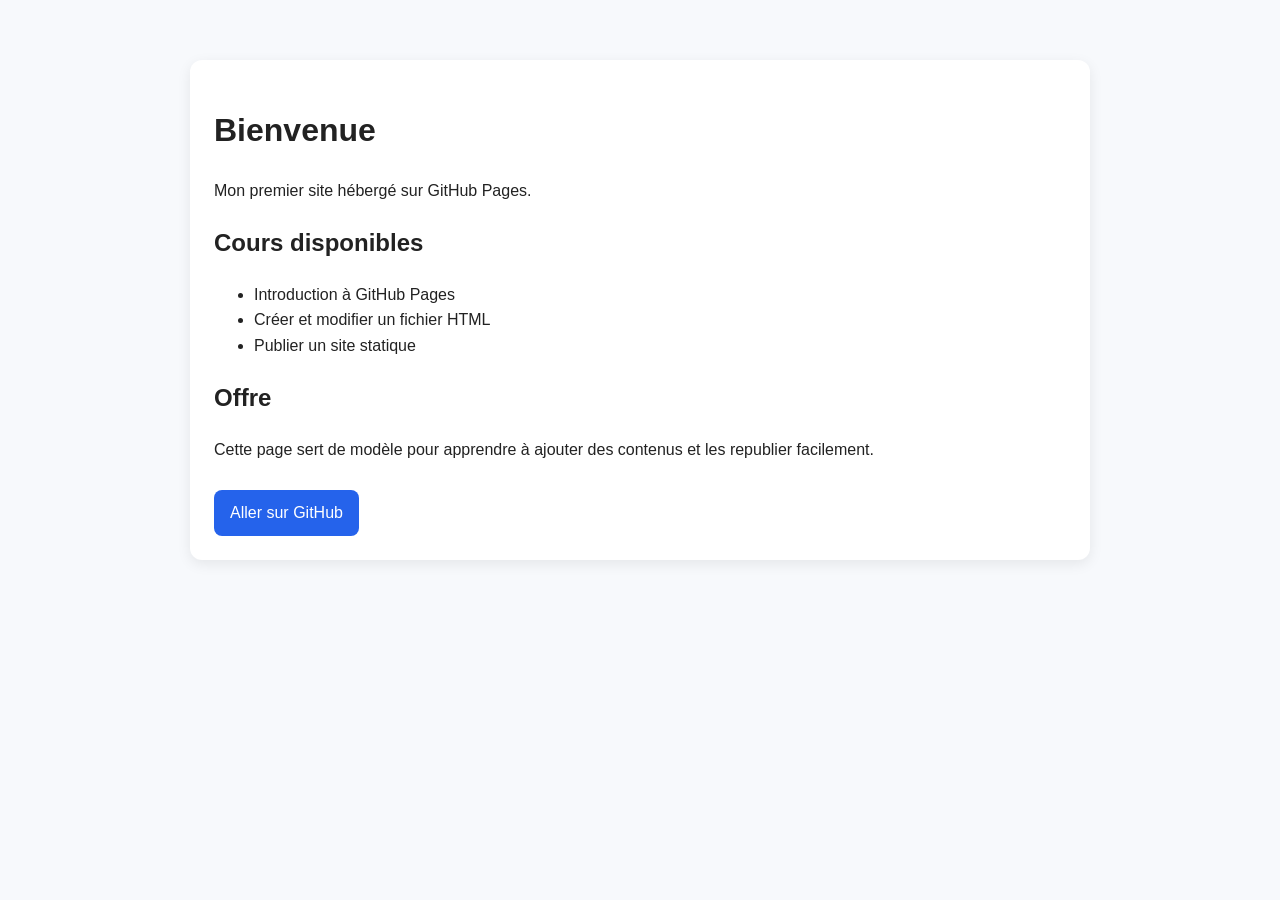
==== index.html @ 5f3b1879 "Update index.html" ====
<!DOCTYPE html>
<html lang="fr">
<head>
  <meta charset="UTF-8">
  <meta name="viewport" content="width=device-width, initial-scale=1.0">
  <title>Site d'apprentissage</title>
  <style>
    body {
      font-family: Arial, sans-serif;
      max-width: 900px;
      margin: 40px auto;
      padding: 20px;
      line-height: 1.6;
      background: #f7f9fc;
      color: #222;
    }
    .card {
      background: white;
      padding: 24px;
      border-radius: 12px;
      box-shadow: 0 4px 14px rgba(0,0,0,0.08);
    }
    .btn {
      display: inline-block;
      margin-top: 12px;
      padding: 10px 16px;
      background: #2563eb;
      color: white;
      text-decoration: none;
      border-radius: 8px;
    }
    .btn:hover {
      background: #1d4ed8;
    }
  </style>
</head>
<body>
  <div class="card">
    <h1>Bienvenue</h1>
    <p>Mon premier site hébergé sur GitHub Pages.</p>

    <h2>Cours disponibles</h2>
    <ul>
      <li>Introduction à GitHub Pages</li>
      <li>Créer et modifier un fichier HTML</li>
      <li>Publier un site statique</li>
    </ul>

    <h2>Offre</h2>
    <p>Cette page sert de modèle pour apprendre à ajouter des contenus et les republier facilement.</p>

    <a class="btn" href="https://github.com/">Aller sur GitHub</a>
  </div>
</body>
</html>
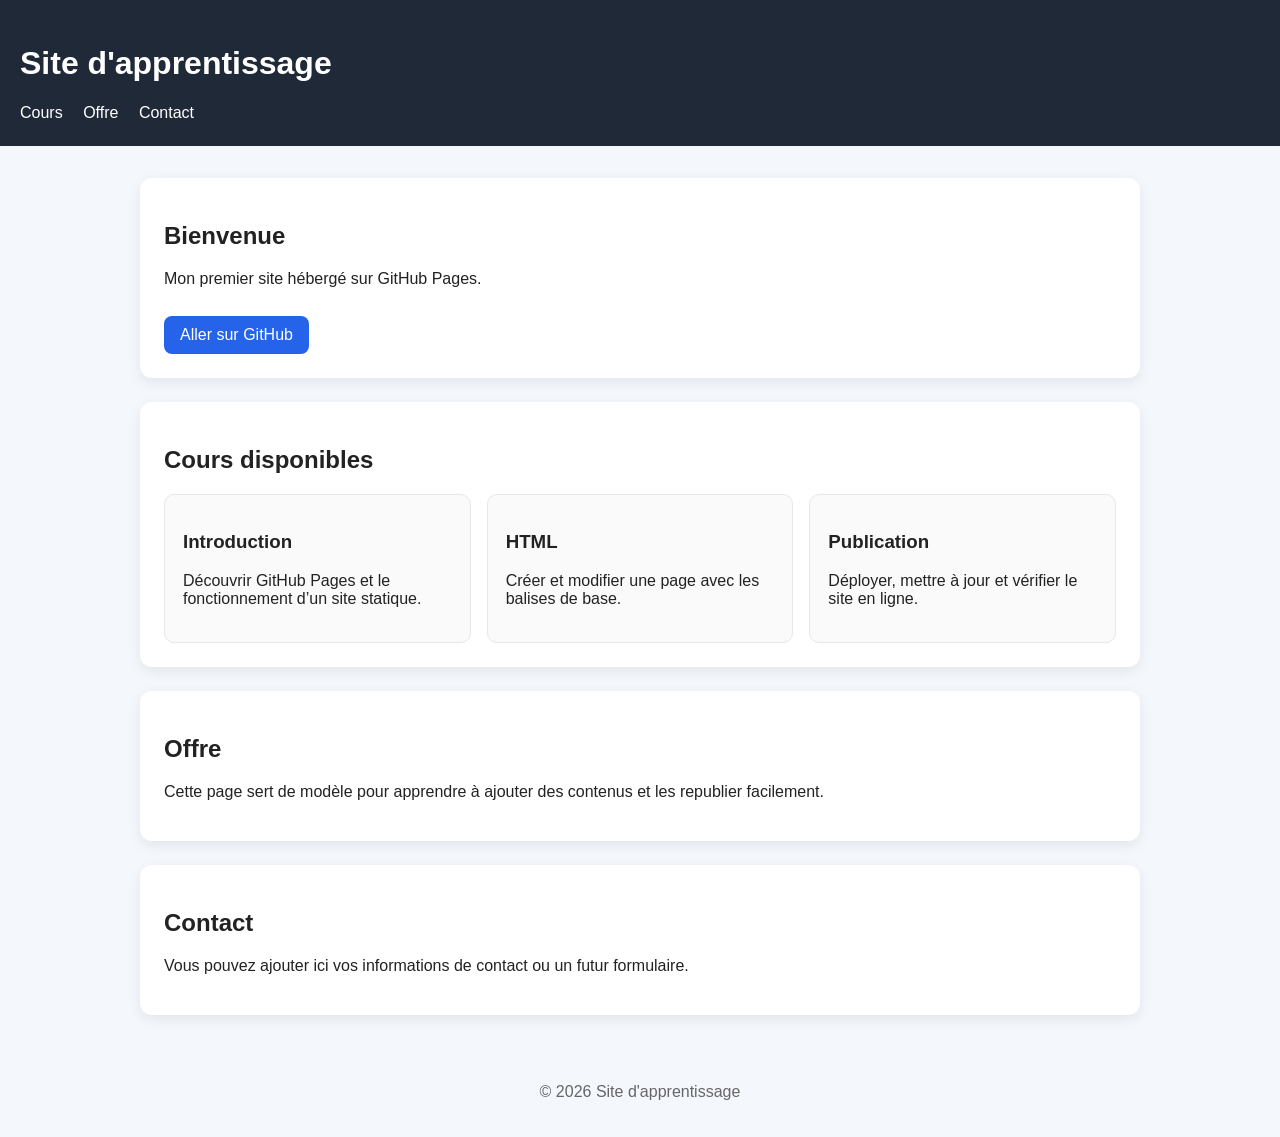
==== commit 0fcdac42: "Update index.html" ====
--- a/index.html
+++ b/index.html
@@ -6,19 +6,48 @@
   <title>Site d'apprentissage</title>
   <style>
     body {
+      margin: 0;
       font-family: Arial, sans-serif;
-      max-width: 900px;
-      margin: 40px auto;
-      padding: 20px;
-      line-height: 1.6;
-      background: #f7f9fc;
+      background: #f4f7fb;
       color: #222;
     }
-    .card {
+    header {
+      background: #1f2937;
+      color: white;
+      padding: 24px 20px;
+    }
+    nav a {
+      color: white;
+      text-decoration: none;
+      margin-right: 16px;
+    }
+    main {
+      max-width: 1000px;
+      margin: 32px auto;
+      padding: 0 20px;
+    }
+    .hero, .section {
       background: white;
       padding: 24px;
       border-radius: 12px;
       box-shadow: 0 4px 14px rgba(0,0,0,0.08);
+      margin-bottom: 24px;
+    }
+    .cards {
+      display: grid;
+      grid-template-columns: repeat(auto-fit, minmax(220px, 1fr));
+      gap: 16px;
+    }
+    .card {
+      border: 1px solid #e5e7eb;
+      border-radius: 10px;
+      padding: 18px;
+      background: #fafafa;
+    }
+    footer {
+      text-align: center;
+      padding: 20px;
+      color: #666;
     }
     .btn {
       display: inline-block;
@@ -29,27 +58,56 @@
       text-decoration: none;
       border-radius: 8px;
     }
-    .btn:hover {
-      background: #1d4ed8;
-    }
   </style>
 </head>
 <body>
-  <div class="card">
-    <h1>Bienvenue</h1>
-    <p>Mon premier site hébergé sur GitHub Pages.</p>
+  <header>
+    <h1>Site d'apprentissage</h1>
+    <nav>
+      <a href="#cours">Cours</a>
+      <a href="#offre">Offre</a>
+      <a href="#contact">Contact</a>
+    </nav>
+  </header>
 
-    <h2>Cours disponibles</h2>
-    <ul>
-      <li>Introduction à GitHub Pages</li>
-      <li>Créer et modifier un fichier HTML</li>
-      <li>Publier un site statique</li>
-    </ul>
+  <main>
+    <section class="hero">
+      <h2>Bienvenue</h2>
+      <p>Mon premier site hébergé sur GitHub Pages.</p>
+      <a class="btn" href="https://github.com/">Aller sur GitHub</a>
+    </section>
 
-    <h2>Offre</h2>
-    <p>Cette page sert de modèle pour apprendre à ajouter des contenus et les republier facilement.</p>
+    <section class="section" id="cours">
+      <h2>Cours disponibles</h2>
+      <div class="cards">
+        <div class="card">
+          <h3>Introduction</h3>
+          <p>Découvrir GitHub Pages et le fonctionnement d’un site statique.</p>
+        </div>
+        <div class="card">
+          <h3>HTML</h3>
+          <p>Créer et modifier une page avec les balises de base.</p>
+        </div>
+        <div class="card">
+          <h3>Publication</h3>
+          <p>Déployer, mettre à jour et vérifier le site en ligne.</p>
+        </div>
+      </div>
+    </section>
 
-    <a class="btn" href="https://github.com/">Aller sur GitHub</a>
-  </div>
+    <section class="section" id="offre">
+      <h2>Offre</h2>
+      <p>Cette page sert de modèle pour apprendre à ajouter des contenus et les republier facilement.</p>
+    </section>
+
+    <section class="section" id="contact">
+      <h2>Contact</h2>
+      <p>Vous pouvez ajouter ici vos informations de contact ou un futur formulaire.</p>
+    </section>
+  </main>
+
+  <footer>
+    <p>© 2026 Site d'apprentissage</p>
+  </footer>
 </body>
 </html>
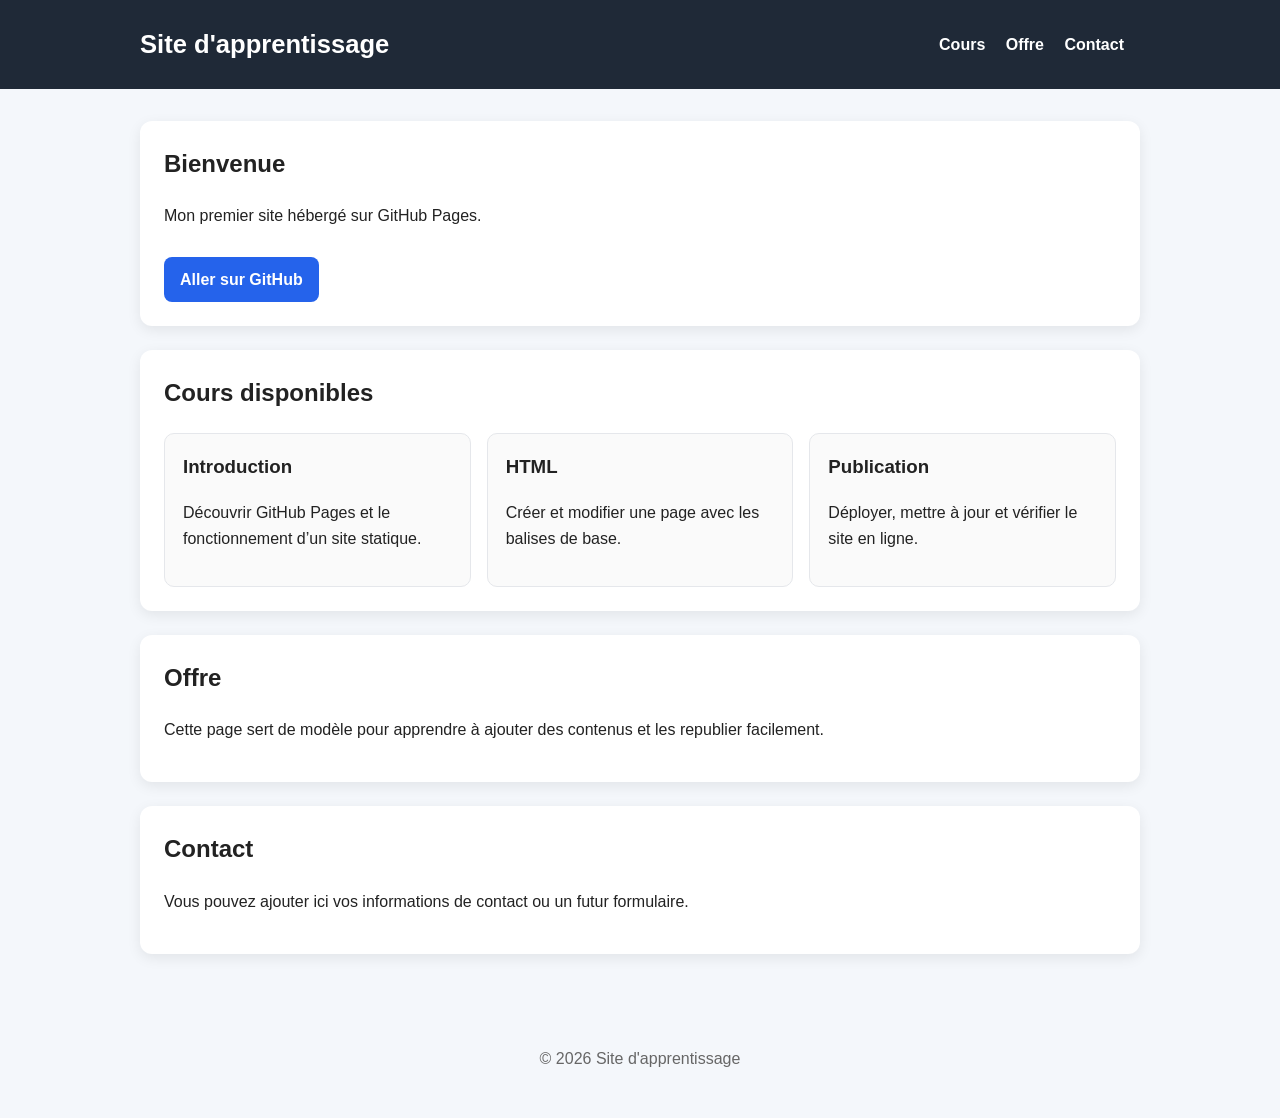
==== commit 5d963f15: "Update index.html" ====
--- a/index.html
+++ b/index.html
@@ -4,94 +4,44 @@
   <meta charset="UTF-8">
   <meta name="viewport" content="width=device-width, initial-scale=1.0">
   <title>Site d'apprentissage</title>
-  <style>
-    body {
-      margin: 0;
-      font-family: Arial, sans-serif;
-      background: #f4f7fb;
-      color: #222;
-    }
-    header {
-      background: #1f2937;
-      color: white;
-      padding: 24px 20px;
-    }
-    nav a {
-      color: white;
-      text-decoration: none;
-      margin-right: 16px;
-    }
-    main {
-      max-width: 1000px;
-      margin: 32px auto;
-      padding: 0 20px;
-    }
-    .hero, .section {
-      background: white;
-      padding: 24px;
-      border-radius: 12px;
-      box-shadow: 0 4px 14px rgba(0,0,0,0.08);
-      margin-bottom: 24px;
-    }
-    .cards {
-      display: grid;
-      grid-template-columns: repeat(auto-fit, minmax(220px, 1fr));
-      gap: 16px;
-    }
-    .card {
-      border: 1px solid #e5e7eb;
-      border-radius: 10px;
-      padding: 18px;
-      background: #fafafa;
-    }
-    footer {
-      text-align: center;
-      padding: 20px;
-      color: #666;
-    }
-    .btn {
-      display: inline-block;
-      margin-top: 12px;
-      padding: 10px 16px;
-      background: #2563eb;
-      color: white;
-      text-decoration: none;
-      border-radius: 8px;
-    }
-  </style>
+  <link rel="stylesheet" href="style.css">
 </head>
 <body>
   <header>
-    <h1>Site d'apprentissage</h1>
-    <nav>
-      <a href="#cours">Cours</a>
-      <a href="#offre">Offre</a>
-      <a href="#contact">Contact</a>
-    </nav>
+    <div class="container">
+      <h1>Site d'apprentissage</h1>
+      <nav>
+        <a href="#cours">Cours</a>
+        <a href="#offre">Offre</a>
+        <a href="#contact">Contact</a>
+      </nav>
+    </div>
   </header>
 
-  <main>
+  <main class="container">
     <section class="hero">
       <h2>Bienvenue</h2>
       <p>Mon premier site hébergé sur GitHub Pages.</p>
-      <a class="btn" href="https://github.com/">Aller sur GitHub</a>
+      <a class="btn" href="https://github.com/" target="_blank" rel="noopener">Aller sur GitHub</a>
     </section>
 
     <section class="section" id="cours">
       <h2>Cours disponibles</h2>
       <div class="cards">
-        <div class="card">
+        <article class="card">
           <h3>Introduction</h3>
           <p>Découvrir GitHub Pages et le fonctionnement d’un site statique.</p>
-        </div>
-        <div class="card">
+        </article>
+
+        <article class="card">
           <h3>HTML</h3>
           <p>Créer et modifier une page avec les balises de base.</p>
-        </div>
-        <div class="card">
+        </article>
+
+        <article class="card">
           <h3>Publication</h3>
           <p>Déployer, mettre à jour et vérifier le site en ligne.</p>
-        </div>
+        </article>
       </div>
     </section>
 
@@ -107,7 +57,9 @@
   </main>
 
   <footer>
-    <p>© 2026 Site d'apprentissage</p>
+    <div class="container">
+      <p>© 2026 Site d'apprentissage</p>
+    </div>
   </footer>
 </body>
 </html>
--- a/style.css
+++ b/style.css
@@ -0,0 +1,105 @@
+* {
+  box-sizing: border-box;
+}
+
+html {
+  scroll-behavior: smooth;
+}
+
+body {
+  margin: 0;
+  font-family: Arial, sans-serif;
+  background: #f4f7fb;
+  color: #222;
+  line-height: 1.6;
+}
+
+.container {
+  width: min(1000px, calc(100% - 40px));
+  margin: 0 auto;
+}
+
+header {
+  background: #1f2937;
+  color: white;
+  padding: 24px 0;
+}
+
+header .container {
+  display: flex;
+  align-items: center;
+  justify-content: space-between;
+  gap: 20px;
+  flex-wrap: wrap;
+}
+
+header h1 {
+  margin: 0;
+  font-size: 1.6rem;
+}
+
+nav a {
+  color: white;
+  text-decoration: none;
+  margin-right: 16px;
+  font-weight: 600;
+}
+
+nav a:hover {
+  text-decoration: underline;
+}
+
+main {
+  padding: 32px 0;
+}
+
+.hero, .section {
+  background: white;
+  padding: 24px;
+  border-radius: 12px;
+  box-shadow: 0 4px 14px rgba(0,0,0,0.08);
+  margin-bottom: 24px;
+}
+
+.hero h2, .section h2 {
+  margin-top: 0;
+}
+
+.cards {
+  display: grid;
+  grid-template-columns: repeat(auto-fit, minmax(220px, 1fr));
+  gap: 16px;
+  margin-top: 16px;
+}
+
+.card {
+  border: 1px solid #e5e7eb;
+  border-radius: 10px;
+  padding: 18px;
+  background: #fafafa;
+}
+
+.card h3 {
+  margin-top: 0;
+}
+
+.btn {
+  display: inline-block;
+  margin-top: 12px;
+  padding: 10px 16px;
+  background: #2563eb;
+  color: white;
+  text-decoration: none;
+  border-radius: 8px;
+  font-weight: 600;
+}
+
+.btn:hover {
+  background: #1d4ed8;
+}
+
+footer {
+  padding: 20px 0 30px;
+  color: #666;
+  text-align: center;
+}
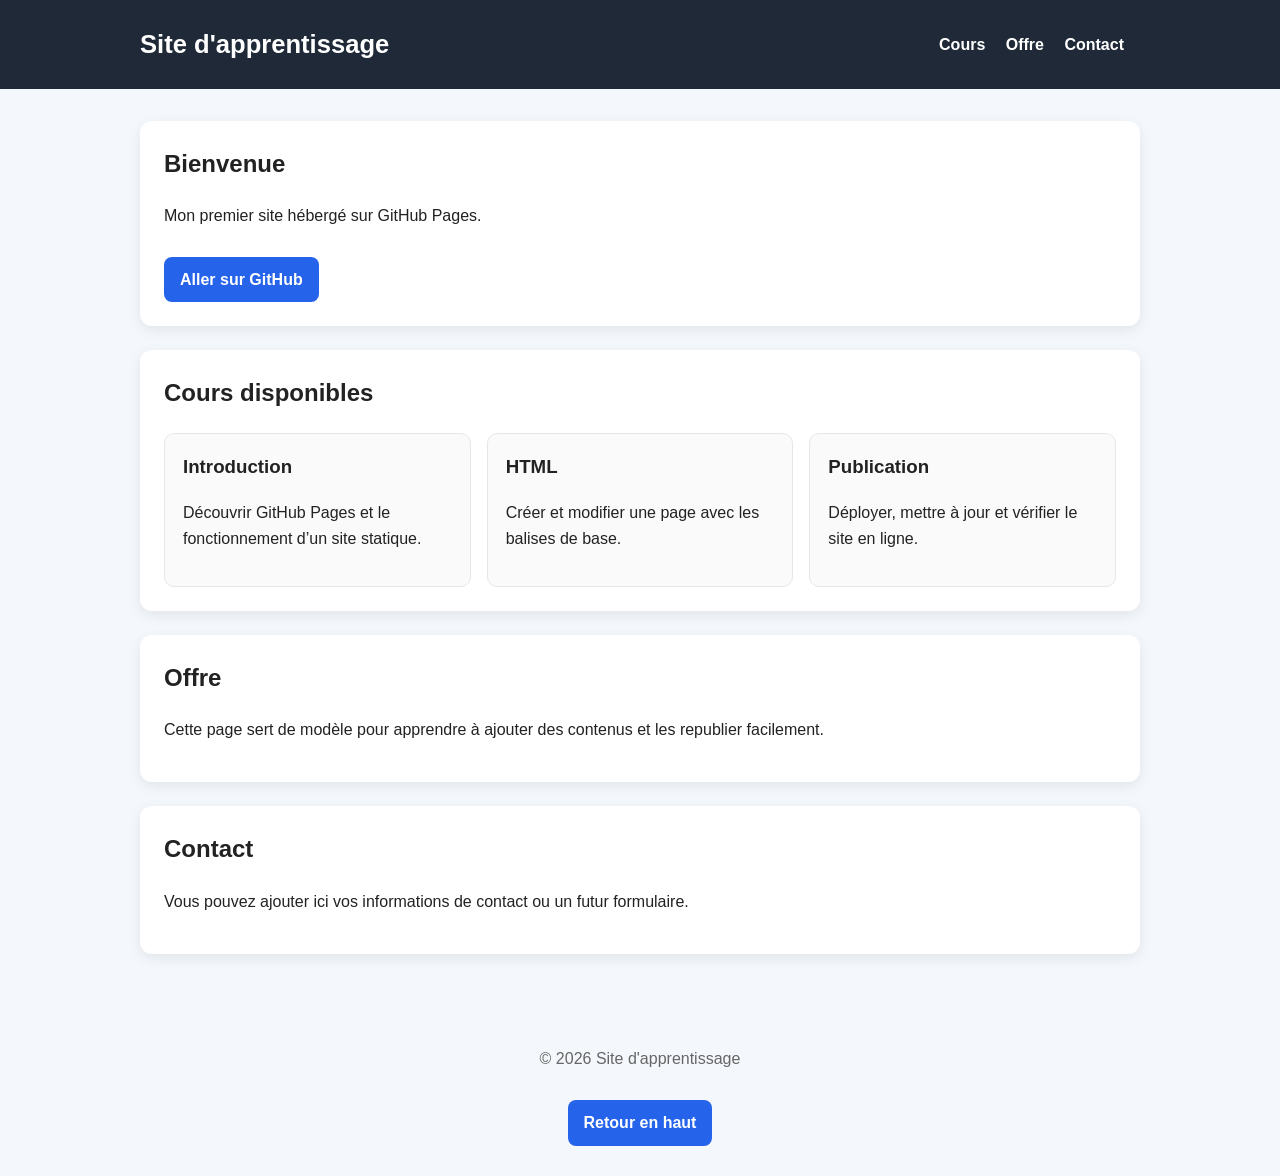
==== commit 3b55864e: "Update index.html" ====
--- a/index.html
+++ b/index.html
@@ -6,7 +6,7 @@
   <title>Site d'apprentissage</title>
   <link rel="stylesheet" href="style.css">
 </head>
-<body>
+<body id="top">
   <header>
     <div class="container">
       <h1>Site d'apprentissage</h1>
@@ -59,6 +59,7 @@
   <footer>
     <div class="container">
       <p>© 2026 Site d'apprentissage</p>
+      <a href="#top" class="btn">Retour en haut</a>
     </div>
   </footer>
 </body>
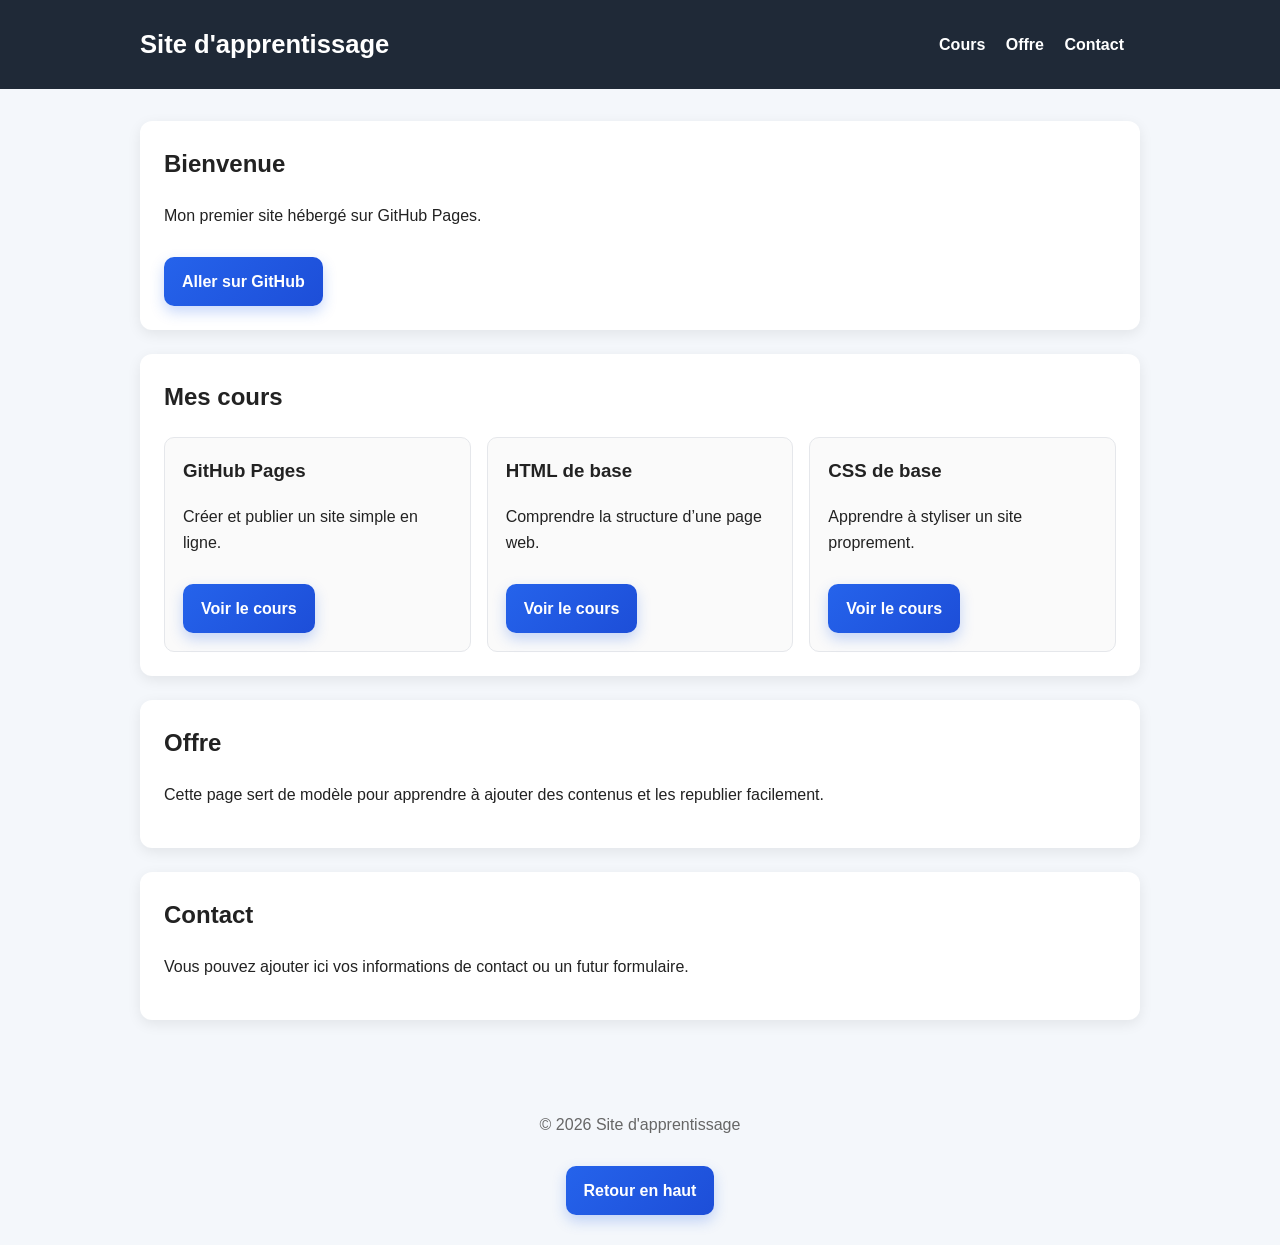
==== commit a61f7f36: "Update index.html" ====
--- a/index.html
+++ b/index.html
@@ -26,24 +26,27 @@
     </section>
 
     <section class="section" id="cours">
-      <h2>Cours disponibles</h2>
-      <div class="cards">
-        <article class="card">
-          <h3>Introduction</h3>
-          <p>Découvrir GitHub Pages et le fonctionnement d’un site statique.</p>
-        </article>
+  <h2>Mes cours</h2>
+  <div class="cards">
+    <article class="card">
+      <h3>GitHub Pages</h3>
+      <p>Créer et publier un site simple en ligne.</p>
+      <a href="#" class="btn">Voir le cours</a>
+    </article>
 
-        <article class="card">
-          <h3>HTML</h3>
-          <p>Créer et modifier une page avec les balises de base.</p>
-        </article>
+    <article class="card">
+      <h3>HTML de base</h3>
+      <p>Comprendre la structure d’une page web.</p>
+      <a href="#" class="btn">Voir le cours</a>
+    </article>
 
-        <article class="card">
-          <h3>Publication</h3>
-          <p>Déployer, mettre à jour et vérifier le site en ligne.</p>
-        </article>
-      </div>
-    </section>
+    <article class="card">
+      <h3>CSS de base</h3>
+      <p>Apprendre à styliser un site proprement.</p>
+      <a href="#" class="btn">Voir le cours</a>
+    </article>
+  </div>
+</section>
 
     <section class="section" id="offre">
       <h2>Offre</h2>
--- a/style.css
+++ b/style.css
@@ -86,16 +86,25 @@
 .btn {
   display: inline-block;
   margin-top: 12px;
-  padding: 10px 16px;
-  background: #2563eb;
+  padding: 12px 18px;
+  background: linear-gradient(135deg, #2563eb, #1d4ed8);
   color: white;
   text-decoration: none;
-  border-radius: 8px;
-  font-weight: 600;
+  border-radius: 10px;
+  font-weight: 700;
+  box-shadow: 0 6px 14px rgba(37, 99, 235, 0.25);
+  transition: transform 0.2s ease, box-shadow 0.2s ease, background 0.2s ease;
 }
 
 .btn:hover {
-  background: #1d4ed8;
+  transform: translateY(-2px);
+  box-shadow: 0 10px 20px rgba(37, 99, 235, 0.3);
+  background: linear-gradient(135deg, #1d4ed8, #1e40af);
+}
+
+.btn:active {
+  transform: translateY(0);
+  box-shadow: 0 4px 10px rgba(37, 99, 235, 0.22);
 }
 
 footer {
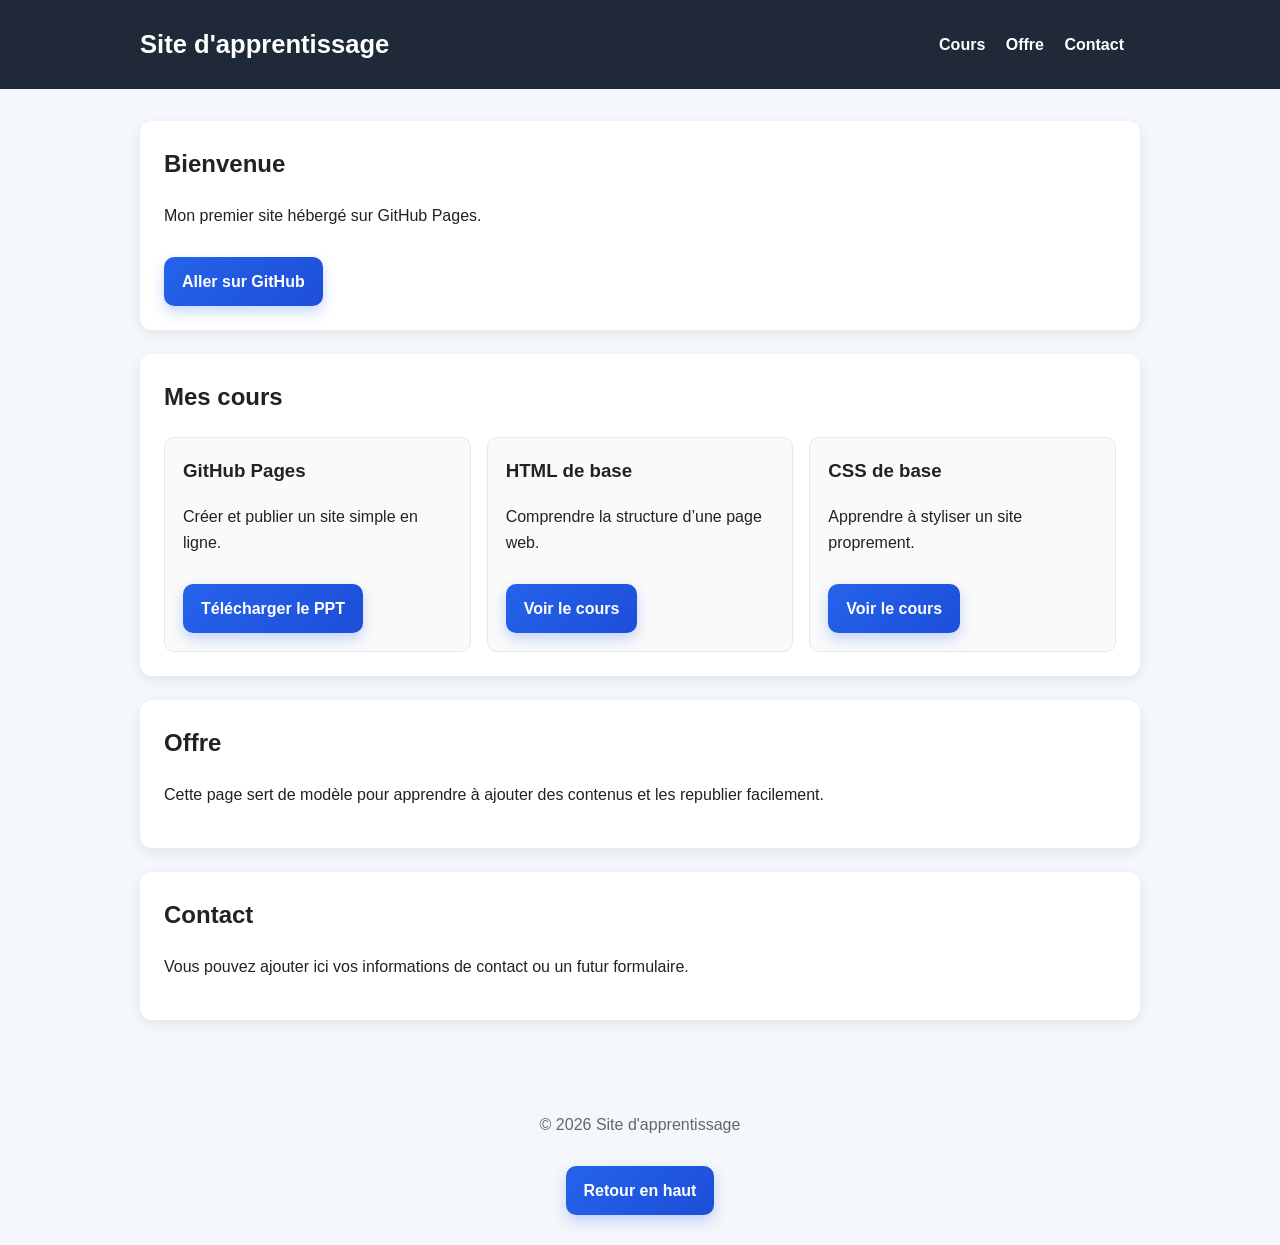
==== commit bea5f1f2: "Update index.html" ====
--- a/index.html
+++ b/index.html
@@ -31,7 +31,7 @@
     <article class="card">
       <h3>GitHub Pages</h3>
       <p>Créer et publier un site simple en ligne.</p>
-      <a href="#" class="btn">Voir le cours</a>
+      <a href="Cours/html-base.pptx" class="btn" download>Télécharger le PPT</a>
     </article>
 
     <article class="card">
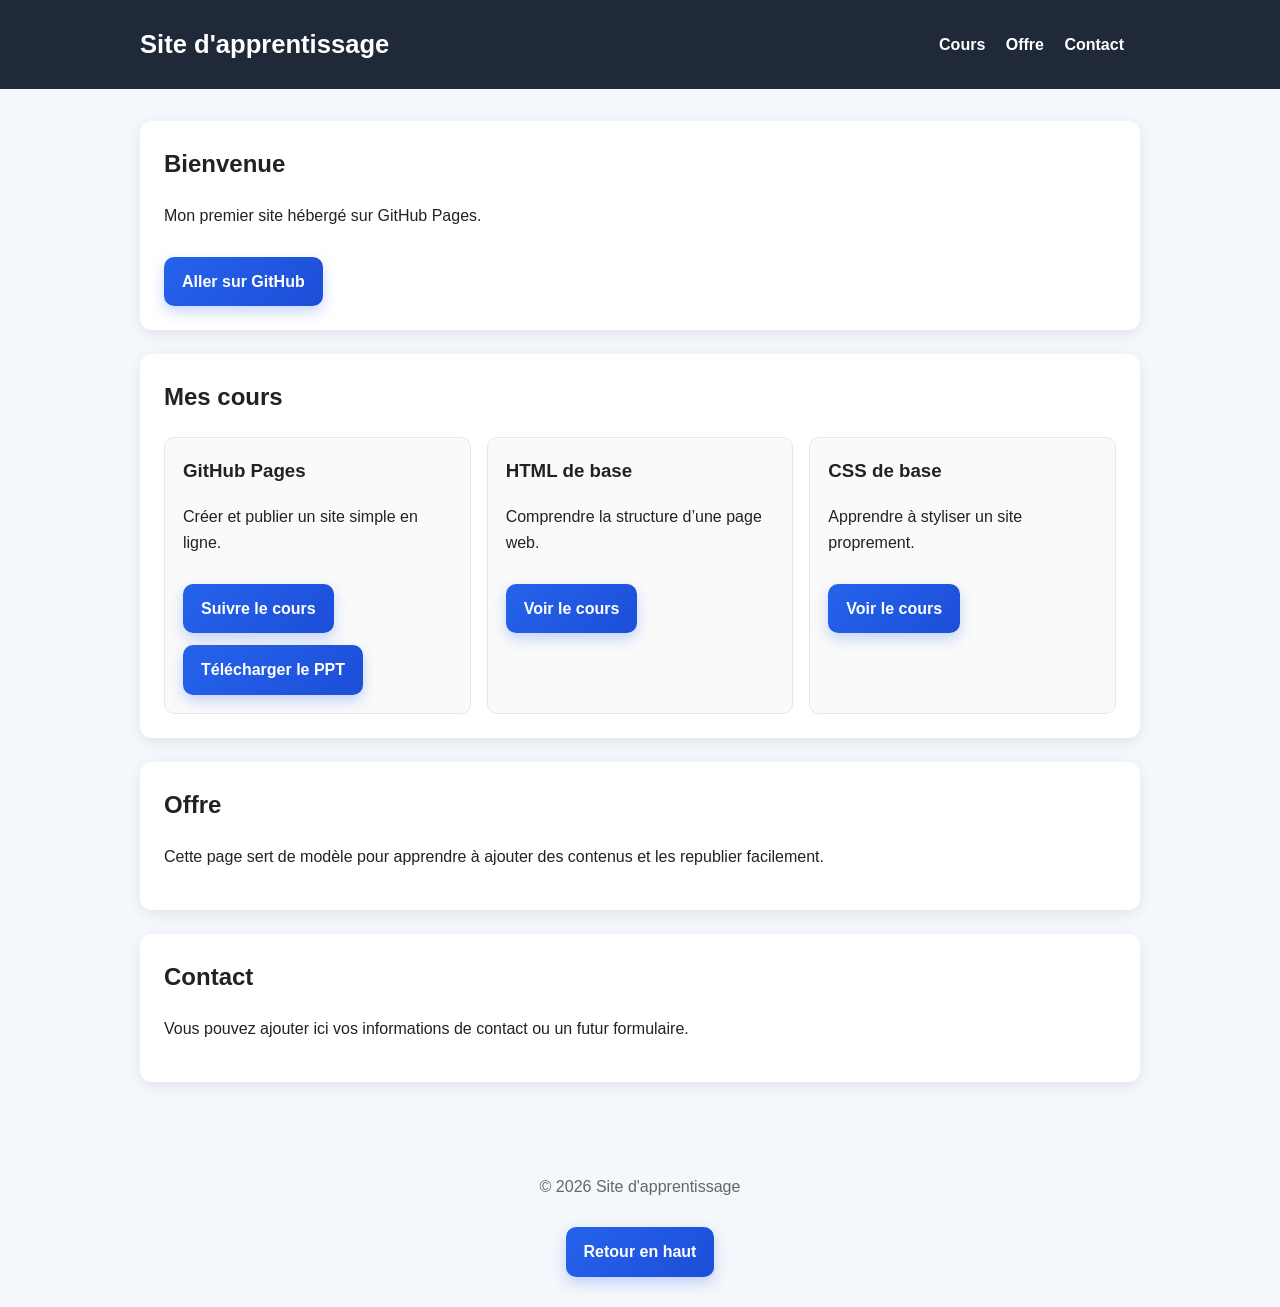
==== commit f28455e4: "Update index.html" ====
--- a/index.html
+++ b/index.html
@@ -31,6 +31,7 @@
     <article class="card">
       <h3>GitHub Pages</h3>
       <p>Créer et publier un site simple en ligne.</p>
+      <a href="Cours/video.html" class="btn">Suivre le cours</a>
       <a href="Cours/html-base.pptx" class="btn" download>Télécharger le PPT</a>
     </article>
 
